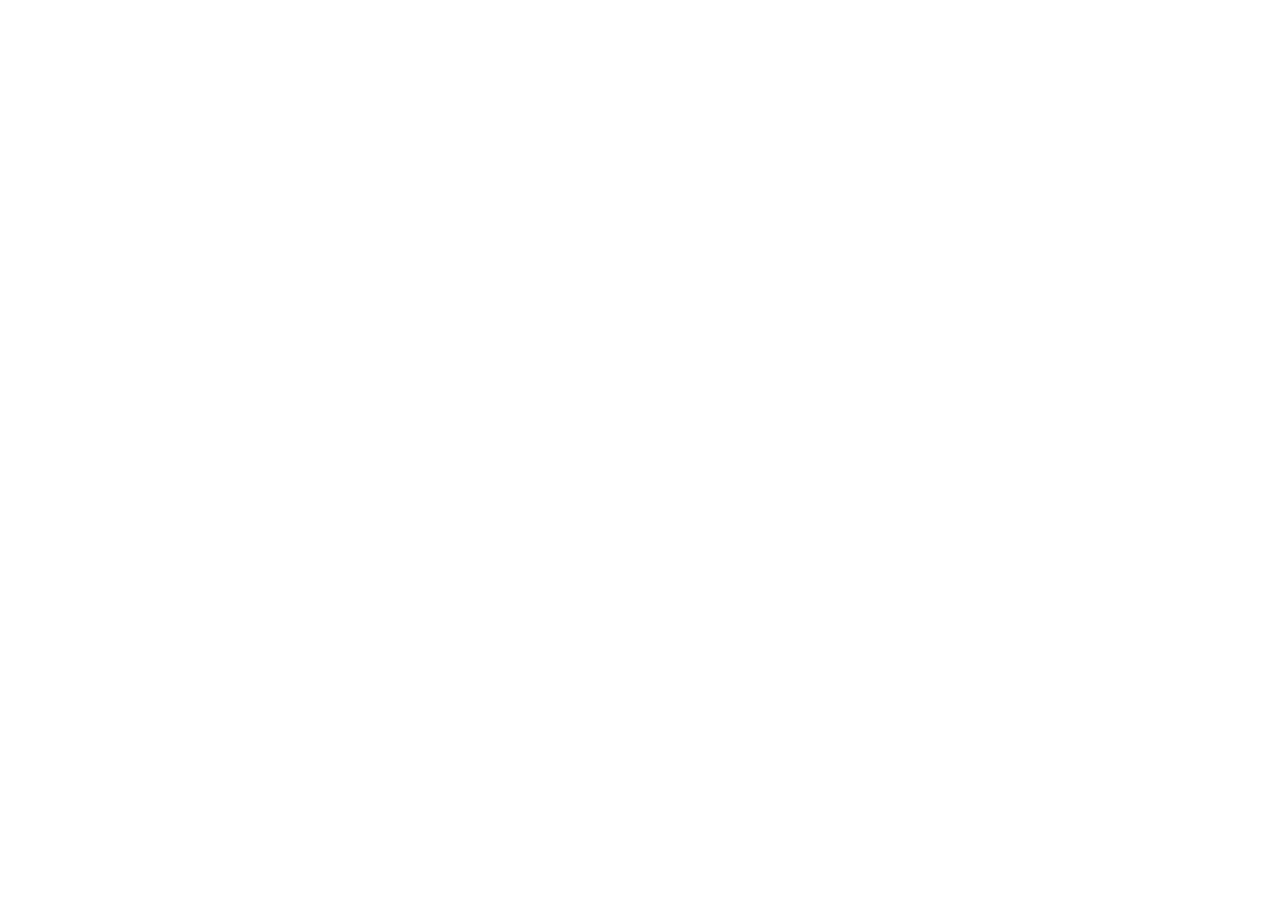
==== cadastro/index.html @ 41e76c69 "criação da tela de cadastro" ====
<!DOCTYPE html>
<html lang="pt-bt">
<head>
  <meta charset="UTF-8">
  <meta name="viewport" content="width=device-width, initial-scale=1.0">
  <meta http-equiv="X-UA-Compatible" content="ie=edge">
  <title>Cadastro</title>
</head>
<body>
  
</body>
</html>
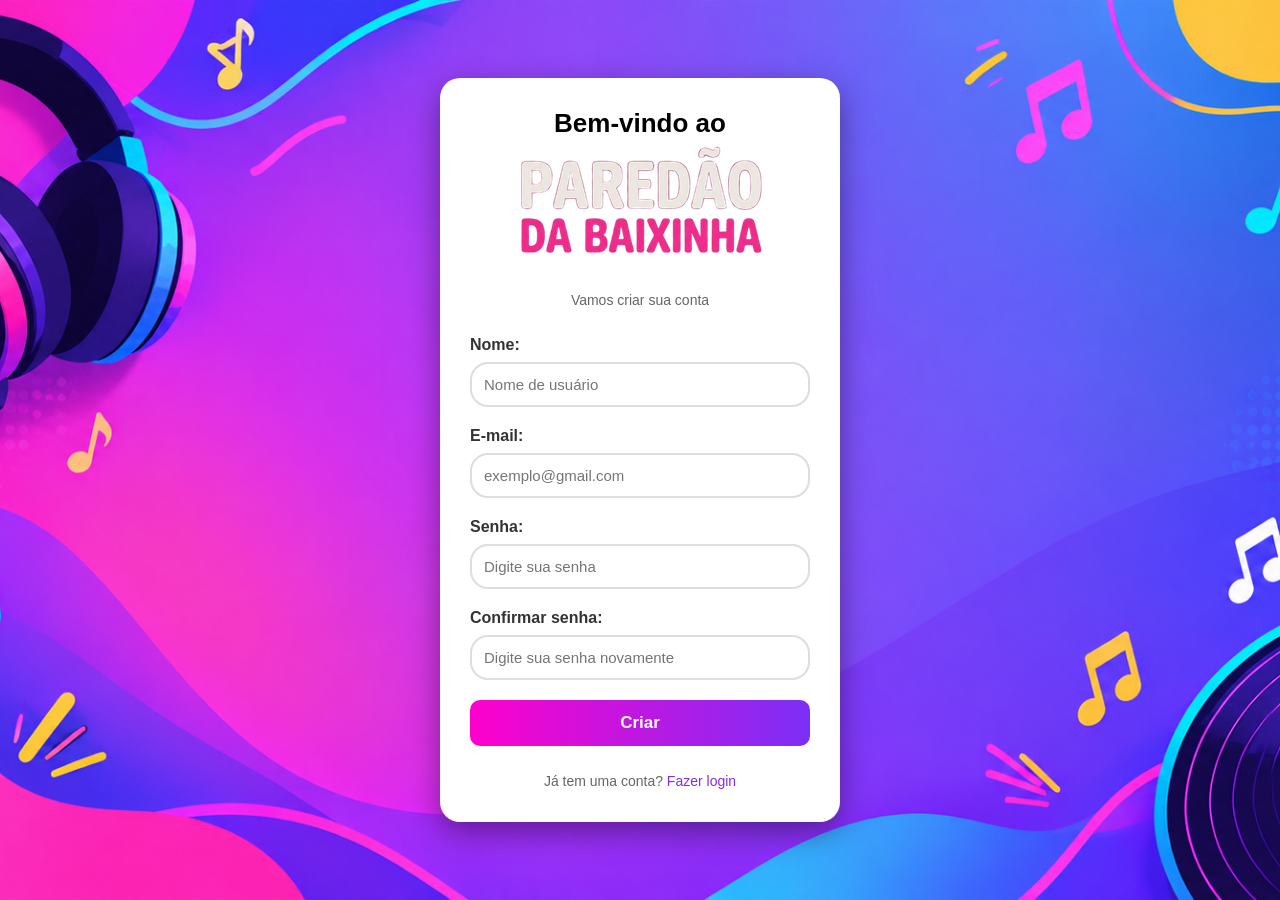
==== commit 02bd6854: "Paginas de cadastro e esqueceu sua senha concluidos" ====
--- a/cadastro/index.html
+++ b/cadastro/index.html
@@ -1,12 +1,43 @@
 <!DOCTYPE html>
-<html lang="pt-bt">
+<html lang="pt-br">
+
 <head>
   <meta charset="UTF-8">
   <meta name="viewport" content="width=device-width, initial-scale=1.0">
-  <meta http-equiv="X-UA-Compatible" content="ie=edge">
-  <title>Cadastro</title>
+  <link rel="icon" href="/midias/logo.png" type="image/png">
+  <link rel="stylesheet" href="style.css">
+  <title>Paredão da Baixinha | Login</title>
 </head>
+
 <body>
-  
+  <main class="container">
+    <header class="titulo">
+      <h1>Bem-vindo ao <br><img src="/midias/logoNome.png" alt="Paredão da Baixinha"></h1>
+      <p>Vamos criar sua conta</p>
+    </header>
+
+    <form action="#" method="post">
+      <label for="nome">Nome:</label>
+      <input type="text" name="nome" id="nome" placeholder="Nome de usuário" autocomplete="usernome" required>
+
+      <label for="email">E-mail:</label>
+      <input type="email" name="email" id="email" placeholder="exemplo@gmail.com" autocomplete="email" required>
+
+      <label for="senha">Senha:</label>
+      <input type="password" name="senha" id="senha" placeholder="Digite sua senha" autocomplete="current-password"
+        required>
+
+      <label for="senha">Confirmar senha:</label>
+      <input type="password" name="confirmarSenha" id="confirmarSenha" placeholder="Digite sua senha novamente"
+        autocomplete="current-password" required>
+
+      <button type="submit">Criar</button>
+    </form>
+
+    <section class="cadastro">
+      <p>Já tem uma conta? <a href="/index.html">Fazer login</a></p>
+    </section>
+  </main>
 </body>
+
 </html>
--- a/cadastro/style.css
+++ b/cadastro/style.css
@@ -0,0 +1,177 @@
+:root {
+    --branco: #ffffff;
+    --titulo: #a100d8;
+    --subtitulo: #666666;
+    --label: #333333;
+    --bordaInput: #dddddd;
+    --links: #8a2be2;
+    --preto: #000000;
+}
+
+* {
+    margin: 0;
+    padding: 0;
+    box-sizing: border-box;
+    font-family: Arial, Helvetica, sans-serif;
+}
+
+body {
+    min-height: 100vh;
+    min-height: 100dvh;
+    display: flex;
+    justify-content: center;
+    align-items: center;
+    padding: 20px;
+    background-image: url("/midias/background-site.png");
+    background-size: cover;
+    background-position: center;
+    background-repeat: no-repeat;
+    background-attachment: fixed;
+}
+
+.container {
+    background: var(--branco);
+    width: 100%;
+    max-width: 400px;
+    padding: 30px;
+    border-radius: 20px;
+    box-shadow: 0 10px 30px rgba(0, 0, 0, 0.4);
+}
+
+.titulo {
+    text-align: center;
+    margin-bottom: 25px;
+}
+
+header h1 {
+    color: var(--preto);
+    font-size: clamp(22px, 5vw, 26px);
+    margin-bottom: 10px;
+}
+
+header p {
+    color: var(--subtitulo);
+    font-size: 14px;
+    line-height: 1.5;
+}
+
+label {
+    display: block;
+    font-weight: bold;
+    margin-bottom: 8px;
+    color: var(--label);
+}
+
+input {
+    display: block;
+    width: 100%;
+    min-width: 0;
+    padding: 12px;
+    margin-bottom: 20px;
+    border: 2px solid var(--bordaInput);
+    border-radius: 18px;
+    font-size: 15px;
+}
+
+input:focus {
+    outline: 2px solid var(--titulo);
+    border-color: transparent;
+}
+
+form p {
+    text-align: right;
+    margin-bottom: 20px;
+    font-size: 14px;
+}
+
+a {
+    color: var(--links);
+    text-decoration: none;
+}
+
+a:hover {
+    text-decoration: underline;
+}
+
+button {
+    width: 100%;
+    min-height: 46px;
+    padding: 13px;
+    background: linear-gradient(90deg, #ff00cc, #7b2ff7);
+    ;
+    color: var(--branco);
+    border: none;
+    border-radius: 10px;
+    font-size: 17px;
+    font-weight: bold;
+    cursor: pointer;
+}
+
+button:hover {
+    opacity: 0.85;
+}
+
+.cadastro {
+    text-align: center;
+    margin-top: 25px;
+    color: var(--subtitulo);
+    font-size: 14px;
+    line-height: 1.5;
+}
+
+/* Ajustes para celulares */
+@media (max-width: 480px) {
+    .container {
+        width: 100%;
+        max-width: 400px;
+        padding: 28px 22px;
+    }
+
+    header h1 {
+        font-size: 24px;
+    }
+
+    header p {
+        font-size: 15px;
+    }
+
+    label {
+        font-size: 14px;
+    }
+
+    input {
+        font-size: 16px;
+        padding: 13px;
+    }
+
+    form p,
+    .cadastro {
+        font-size: 14px;
+    }
+
+    button {
+        min-height: 48px;
+    }
+}
+
+/* Ajustes para celulares muito pequenos */
+@media (max-width: 360px) {
+    body {
+        padding: 10px;
+    }
+
+    .container {
+        padding: 20px 16px;
+    }
+
+    header h1 {
+        font-size: 22px;
+    }
+}
+
+/* Telas baixas */
+@media (max-height: 500px) {
+    body {
+        align-items: flex-start;
+    }
+}
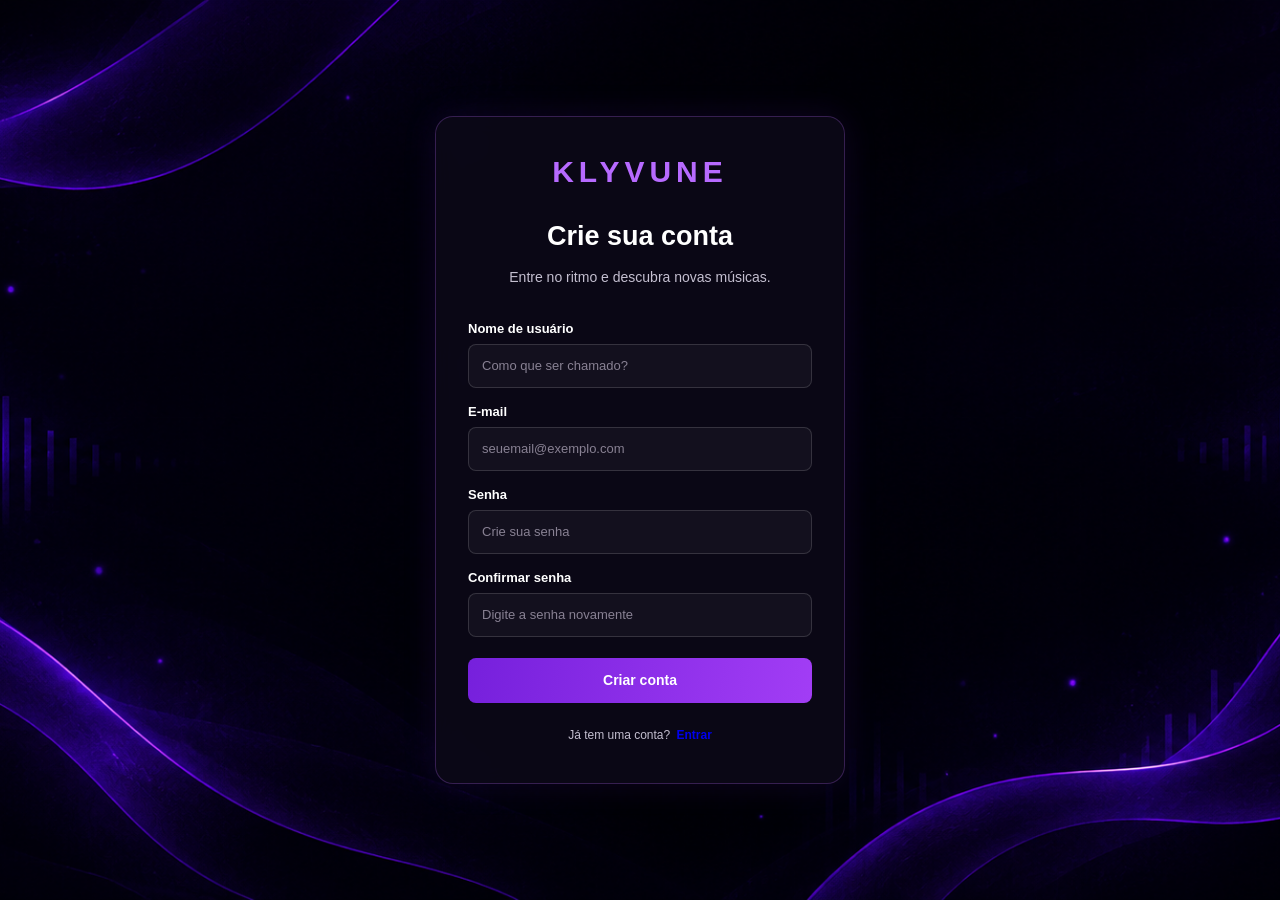
==== commit f7d2b496: "Novo modelo nas paginas de login, cadastro e recuperar senha" ====
--- a/cadastro/index.html
+++ b/cadastro/index.html
@@ -2,42 +2,54 @@
 <html lang="pt-br">
 
 <head>
-  <meta charset="UTF-8">
-  <meta name="viewport" content="width=device-width, initial-scale=1.0">
-  <link rel="icon" href="/midias/logo.png" type="image/png">
-  <link rel="stylesheet" href="style.css">
-  <title>Paredão da Baixinha | Login</title>
+    <meta charset="UTF-8">
+    <meta name="viewport" content="width=device-width, initial-scale=1.0">
+    <meta name="theme-color" content="#080510">
+    <link rel="stylesheet" href="style.css">
+    <link rel="icon" href="../midias/logotipo-KLYVUNE.png" type="image/png">
+    <title>Criar conta | KLYVUNE</title>
 </head>
 
 <body>
-  <main class="container">
-    <header class="titulo">
-      <h1>Bem-vindo ao <br><img src="/midias/logoNome.png" alt="Paredão da Baixinha"></h1>
-      <p>Vamos criar sua conta</p>
-    </header>
+    <main class="cadastro">
+        <header class="cabecalho">
+            <a href="../index.html" class="logo" aria-label="KLYVUNE, página inicial">KLYVUNE</a>
+            <h1>Crie sua conta</h1>
+            <p>Entre no ritmo e descubra novas músicas.</p>
+        </header>
 
-    <form action="#" method="post">
-      <label for="nome">Nome:</label>
-      <input type="text" name="nome" id="nome" placeholder="Nome de usuário" autocomplete="usernome" required>
+        <form action="#" method="post" id="formCadastro">
+            <div class="campo">
+                <label for="nome">Nome de usuário</label>
+                <input type="text" name="nome" placeholder="Como que ser chamado?" autocomplete="username" minlength="3"
+                    maxlength="30" required>
+            </div>
 
-      <label for="email">E-mail:</label>
-      <input type="email" name="email" id="email" placeholder="exemplo@gmail.com" autocomplete="email" required>
+            <div class="campo">
+                <label for="email">E-mail</label>
+                <input type="email" name="email" id="email" placeholder="seuemail@exemplo.com" autocomplete="email"
+                    required>
+            </div>
 
-      <label for="senha">Senha:</label>
-      <input type="password" name="senha" id="senha" placeholder="Digite sua senha" autocomplete="current-password"
-        required>
+            <div class="campo">
+                <label for="senha">Senha</label>
+                <input type="password" name="senha" id="senha" placeholder="Crie sua senha" autocomplete="new-password"
+                    minlength="8" required>
+            </div>
 
-      <label for="senha">Confirmar senha:</label>
-      <input type="password" name="confirmarSenha" id="confirmarSenha" placeholder="Digite sua senha novamente"
-        autocomplete="current-password" required>
+            <div class="campo">
+                <label for="confirmarSenha">Confirmar senha</label>
+                <input type="password" name="confirmarSenha" id="confirmarSenha" placeholder="Digite a senha novamente"
+                    autocomplete="new-password" minlength="8" required>
+            </div>
 
-      <button type="submit">Criar</button>
-    </form>
+            <button type="submit" id="cadastrar">Criar conta</button>
+        </form>
 
-    <section class="cadastro">
-      <p>Já tem uma conta? <a href="/index.html">Fazer login</a></p>
-    </section>
-  </main>
+        <footer class="rodape">
+            <p>Já tem uma conta? <a href="../index.html">Entrar</a></p>
+        </footer>
+    </main>
 </body>
 
 </html>
--- a/cadastro/style.css
+++ b/cadastro/style.css
@@ -1,13 +1,16 @@
 :root {
+    --fundo: #080510;
+    --roxo: #8b2cf5;
+    --roxoClaro: #b76aff;
     --branco: #ffffff;
-    --titulo: #a100d8;
-    --subtitulo: #666666;
-    --label: #333333;
-    --bordaInput: #dddddd;
-    --links: #8a2be2;
-    --preto: #000000;
-}
-
+    --texto: #c4bfd0;
+    --fundoCartao: rgba(12, 8, 24, 0.90);
+    --borda: rgba(183, 106, 255, 0.25);
+}
+
+/*=================================================*/
+/*  CONFIGURAÇÕES GERAIS                           */
+/*=================================================*/
 * {
     margin: 0;
     padding: 0;
@@ -17,160 +20,209 @@
 
 body {
     min-height: 100vh;
-    min-height: 100dvh;
     display: flex;
+    align-items: center;
     justify-content: center;
-    align-items: center;
-    padding: 20px;
-    background-image: url("/midias/background-site.png");
+    padding: 24px;
+    color: var(--branco);
+
+    background-color: var(--fundo);
+    background-image: url("../midias/background-KLYVUNE.png");
     background-size: cover;
     background-position: center;
     background-repeat: no-repeat;
     background-attachment: fixed;
 }
 
-.container {
-    background: var(--branco);
+/*=================================================*/
+/*  CARTÃO DE CADASTRO                             */
+/*=================================================*/
+.cadastro {
     width: 100%;
-    max-width: 400px;
-    padding: 30px;
-    border-radius: 20px;
-    box-shadow: 0 10px 30px rgba(0, 0, 0, 0.4);
-}
-
-.titulo {
+    max-width: 410px;
+    padding: 38px 32px;
+    background: var(--fundoCartao);
+    border: 1px solid var(--borda);
+    border-radius: 18px;
+    box-shadow: 0 0 35px rgba(112, 35, 230, 0.12);
+    backdrop-filter: blur(12px);
+    -webkit-backdrop-filter: blur(12px);
+}
+
+/*=================================================*/
+/*  CABEÇALHO                                      */
+/*=================================================*/
+.cabecalho {
     text-align: center;
-    margin-bottom: 25px;
-}
-
-header h1 {
-    color: var(--preto);
-    font-size: clamp(22px, 5vw, 26px);
-    margin-bottom: 10px;
-}
-
-header p {
-    color: var(--subtitulo);
+    margin-bottom: 32px;
+}
+
+.logo {
+    display: inline-block;
+    margin-bottom: 30px;
+    color: var(--roxoClaro);
+    font-size: 30px;
+    font-weight: bold;
+    letter-spacing: 5px;
+    text-decoration: none;
+}
+
+.cabecalho h1 {
+    margin-bottom: 12px;
+    font-size: 27px;
+    line-height: 1.3;
+}
+
+.cabecalho p {
+    color: var(--texto);
     font-size: 14px;
-    line-height: 1.5;
-}
-
-label {
-    display: block;
-    font-weight: bold;
-    margin-bottom: 8px;
-    color: var(--label);
-}
-
-input {
-    display: block;
+    line-height: 1.6;
+}
+
+/*=================================================*/
+/*  CAMPOS DO FORMULÁRIO                           */
+/*=================================================*/
+#formCadastro {
+    display: flex;
+    flex-direction: column;
+    gap: 16px;
+}
+
+.campo {
+    display: flex;
+    flex-direction: column;
+    gap: 8px;
+}
+
+.campo label {
+    font-size: 13px;
+    font-weight: 600;
+}
+
+.campo input {
     width: 100%;
-    min-width: 0;
-    padding: 12px;
-    margin-bottom: 20px;
-    border: 2px solid var(--bordaInput);
-    border-radius: 18px;
-    font-size: 15px;
-}
-
-input:focus {
-    outline: 2px solid var(--titulo);
-    border-color: transparent;
-}
-
-form p {
-    text-align: right;
-    margin-bottom: 20px;
+    height: 44px;
+    padding: 0 13px;
+    background: rgba(255, 255, 255, 0.04);
+    border: 1px solid rgba(255, 255, 255, 0.14);
+    border-radius: 8px;
+    outline: none;
+    color: var(--branco);
+    font-size: 13px;
+    transition: border-color 0.2s, box-shadow 0.2s;
+}
+
+.campo input::placeholder {
+    color: #888193;
+}
+
+.campo input:focus {
+    border-color: var(--roxoClaro);
+    box-shadow: 0 0 0 3px rgba(139, 44, 245, 0.15);
+}
+
+.campo input::-ms-reveal {
+    filter: invert(1);
+}
+
+/*=================================================*/
+/*  BOTÃO DE CADASTRO                              */
+/*=================================================*/
+#cadastrar {
+    width: 100%;
+    min-height: 45px;
+    margin-top: 5px;
+    background: linear-gradient(100deg, #7620dc, #a23df5);
+    border: none;
+    border-radius: 8px;
+    color: var(--branco);
     font-size: 14px;
-}
-
-a {
-    color: var(--links);
-    text-decoration: none;
-}
-
-a:hover {
-    text-decoration: underline;
-}
-
-button {
-    width: 100%;
-    min-height: 46px;
-    padding: 13px;
-    background: linear-gradient(90deg, #ff00cc, #7b2ff7);
-    ;
-    color: var(--branco);
-    border: none;
-    border-radius: 10px;
-    font-size: 17px;
     font-weight: bold;
     cursor: pointer;
-}
-
-button:hover {
-    opacity: 0.85;
-}
-
-.cadastro {
+    transition: transform 0.2s, box-shadow 0.2s;
+}
+
+#entrar:hover {
+    transform: translateY(-2px);
+    box-shadow: 0 5px 20px rgba(139, 44, 245, 0.3);
+}
+
+#entrar:active {
+    transform: translateY(0);
+}
+
+#entar:focus-visible {
+    outline: 2px solid var(--branco);
+    outline-offset: 3px;
+}
+
+/*=================================================*/
+/*  RODAPÉ                                         */
+/*=================================================*/
+.rodape {
+    margin-top: 23px;
     text-align: center;
-    margin-top: 25px;
-    color: var(--subtitulo);
-    font-size: 14px;
-    line-height: 1.5;
-}
-
-/* Ajustes para celulares */
+}
+
+.rodape p {
+    color: var(--texto);
+    font-size: 12px;
+    line-height: 1.6;
+}
+
+.rodape a {
+    margin-left: 3px;
+    font-weight: bold;
+    text-decoration: none;
+    transition: color 0.2s;
+}
+
+.rodape a:hover {
+    color: var(--branco);
+    text-decoration: underline;
+}
+
+/*=================================================*/
+/*  RESPONSIVIDADE                                 */
+/*=================================================*/
 @media (max-width: 480px) {
-    .container {
-        width: 100%;
-        max-width: 400px;
-        padding: 28px 22px;
-    }
-
-    header h1 {
-        font-size: 24px;
-    }
-
-    header p {
-        font-size: 15px;
-    }
-
-    label {
-        font-size: 14px;
-    }
-
-    input {
-        font-size: 16px;
-        padding: 13px;
-    }
-
-    form p,
+    body {
+        padding: 16px;
+        background-attachment: scroll;
+    }
+
     .cadastro {
-        font-size: 14px;
-    }
-
-    button {
-        min-height: 48px;
-    }
-}
-
-/* Ajustes para celulares muito pequenos */
-@media (max-width: 360px) {
-    body {
-        padding: 10px;
-    }
-
-    .container {
-        padding: 20px 16px;
-    }
-
-    header h1 {
+        max-width: 360px;
+        padding: 27px 22px;
+        border-radius: 14px;
+    }
+
+    .logo {
+        margin-bottom: 20px;
+        font-size: 25px;
+        letter-spacing: 4px;
+    }
+
+    .cabecalho h1 {
         font-size: 22px;
     }
-}
-
-/* Telas baixas */
-@media (max-height: 500px) {
+
+    .cabecalho {
+        margin-bottom: 23px;
+    }
+
+    #formCadastro {
+        gap: 15px;
+    }
+
+    .campo input {
+        height: 44px;
+    }
+}
+
+/* Telas com pouca altura */
+
+@media (max-height: 650px) {
     body {
         align-items: flex-start;
     }
